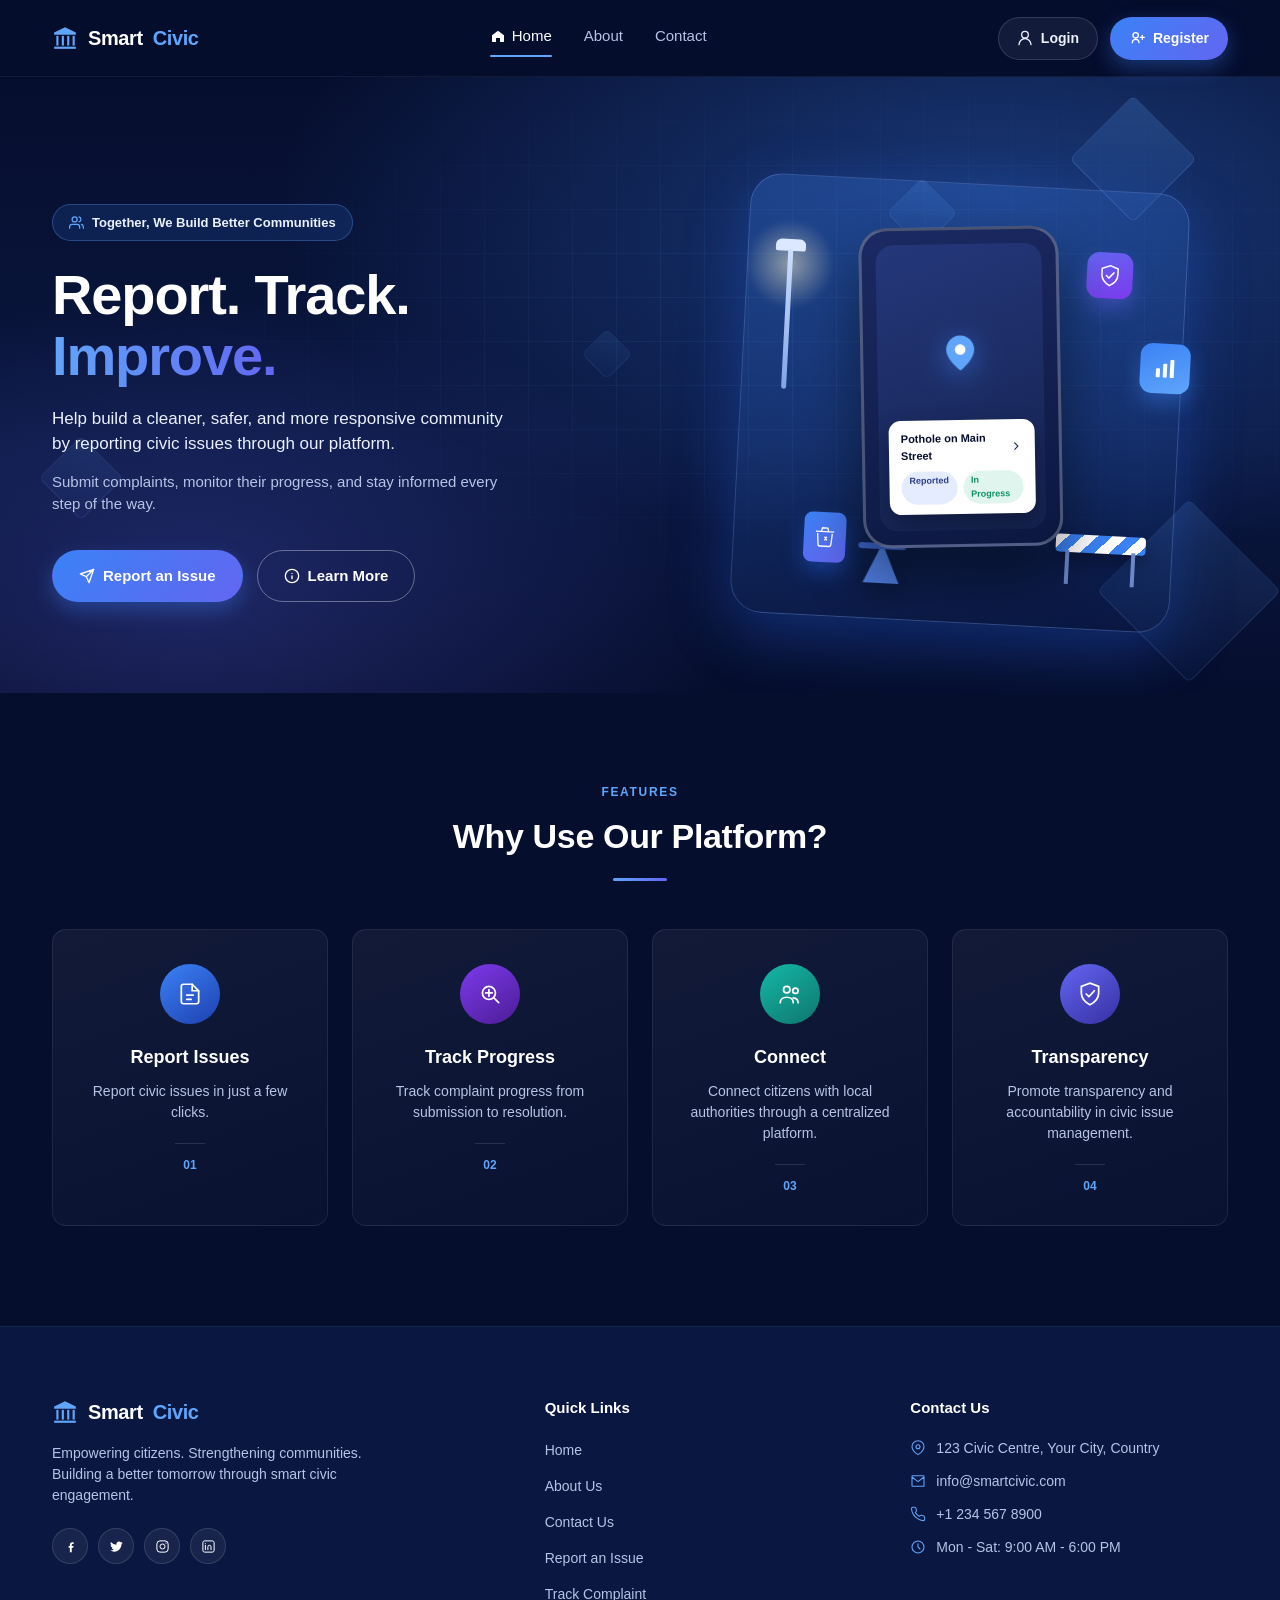
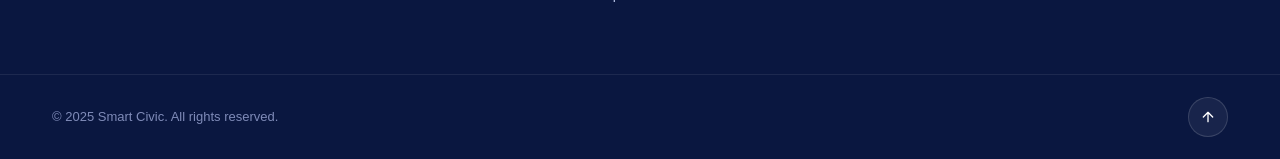
==== frontend/index.html @ afec3775 "add home page" ====
<!DOCTYPE html>
<html lang="en">
<head>
<meta charset="UTF-8">
<meta name="viewport" content="width=device-width, initial-scale=1.0">
<title>Smart Civic — Report. Track. Improve.</title>
<link rel="stylesheet" href="css/style.css">
</head>
<body>
 
  <!-- ===== HEADER / NAV ===== -->
  <header class="site-header">
    <div class="container nav-inner">
      <a href="#" class="logo">
        <svg class="logo-icon" viewBox="0 0 24 24" fill="none" xmlns="http://www.w3.org/2000/svg">
          <path d="M12 2L2 7v2h20V7L12 2z" fill="currentColor"/>
          <rect x="4" y="10" width="2" height="9" fill="currentColor"/>
          <rect x="9" y="10" width="2" height="9" fill="currentColor"/>
          <rect x="14" y="10" width="2" height="9" fill="currentColor"/>
          <rect x="19" y="10" width="2" height="9" fill="currentColor"/>
          <rect x="2" y="20" width="20" height="2" fill="currentColor"/>
        </svg>
        Smart<span>Civic</span>
      </a>
 
      <nav class="main-nav" id="main-nav">
        <a href="#" class="active"><svg class="nav-icon" viewBox="0 0 24 24" fill="none"><path d="M3 11l9-7 9 7v9a1 1 0 01-1 1h-5v-6H9v6H4a1 1 0 01-1-1v-9z" fill="currentColor"/></svg>Home</a>
        <a href="#about">About</a>
        <a href="#contact">Contact</a>
      </nav>
 
      <div class="nav-actions">
        <a href="#login" class="btn btn-ghost">
          <svg viewBox="0 0 24 24" fill="none"><path d="M12 12a5 5 0 100-10 5 5 0 000 10zM3 22a9 9 0 0118 0" stroke="currentColor" stroke-width="2" stroke-linecap="round"/></svg>
          Login
        </a>
        <a href="#register" class="btn btn-primary">
          <svg viewBox="0 0 24 24" fill="none"><path d="M15 19a5 5 0 00-10 0M10 12a4 4 0 100-8 4 4 0 000 8zM20 8v6M17 11h6" stroke="currentColor" stroke-width="2" stroke-linecap="round"/></svg>
          Register
        </a>
      </div>
 
      <button class="hamburger" id="hamburger" aria-label="Toggle menu">
        <span></span><span></span><span></span>
      </button>
    </div>
  </header>
 
  <!-- ===== HERO ===== -->
  <section class="hero">
    <div class="hero-grid-bg"></div>
    <div class="hero-shapes">
      <div class="cube c1"></div>
      <div class="cube c2"></div>
      <div class="cube c3"></div>
      <div class="cube c4"></div>
      <div class="cube c5"></div>
    </div>
 
    <div class="container hero-inner">
      <div class="hero-copy">
        <span class="badge">
          <svg viewBox="0 0 24 24" fill="none"><path d="M17 21v-2a4 4 0 00-4-4H5a4 4 0 00-4 4v2M9 11a4 4 0 100-8 4 4 0 000 8zM23 21v-2a4 4 0 00-3-3.87M16 3.13a4 4 0 010 7.75" stroke="currentColor" stroke-width="2" stroke-linecap="round"/></svg>
          Together, We Build Better Communities
        </span>
 
        <h1>Report. Track. <span class="accent">Improve.</span></h1>
 
        <p class="lead">Help build a cleaner, safer, and more responsive community by reporting civic issues through our platform.</p>
        <p class="sub">Submit complaints, monitor their progress, and stay informed every step of the way.</p>
 
        <div class="hero-actions">
          <a href="#report" class="btn btn-primary btn-lg">
            <svg viewBox="0 0 24 24" fill="none"><path d="M22 2L11 13M22 2l-7 20-4-9-9-4 20-7z" stroke="currentColor" stroke-width="2" stroke-linecap="round" stroke-linejoin="round"/></svg>
            Report an Issue
          </a>
          <a href="#learn" class="btn btn-outline btn-lg">
            <svg viewBox="0 0 24 24" fill="none"><circle cx="12" cy="12" r="10" stroke="currentColor" stroke-width="2"/><path d="M12 16v-4M12 8h.01" stroke="currentColor" stroke-width="2" stroke-linecap="round"/></svg>
            Learn More
          </a>
        </div>
      </div>
 
      <div class="hero-art">
        <div class="platform">
          <div class="street-lamp">
            <div class="lamp-glow"></div>
            <div class="lamp-head"></div>
            <div class="lamp-pole"></div>
          </div>
 
          <div class="bin">
            <svg viewBox="0 0 24 24" fill="none"><path d="M4 8l1 12a2 2 0 002 2h10a2 2 0 002-2l1-12M2 6h20M9 2h6l1 4H8l1-4z" stroke="white" stroke-width="1.5" stroke-linejoin="round"/><path d="M12 12l2 3M14 12l-2 3" stroke="white" stroke-width="1.5" stroke-linecap="round"/></svg>
          </div>
 
          <div class="cone"></div>
 
          <div class="barrier">
            <div class="bar"></div>
            <div class="leg l1"></div>
            <div class="leg l2"></div>
          </div>
 
          <div class="shield">
            <svg viewBox="0 0 24 24" fill="none"><path d="M12 2l8 3v6c0 5-3.5 8.5-8 11-4.5-2.5-8-6-8-11V5l8-3z" stroke="white" stroke-width="1.5"/><path d="M8.5 12l2.5 2.5L16 9" stroke="white" stroke-width="1.5" stroke-linecap="round" stroke-linejoin="round"/></svg>
          </div>
 
          <div class="chart">
            <svg viewBox="0 0 24 24" fill="none"><rect x="3" y="12" width="4" height="9" rx="1" fill="white"/><rect x="10" y="7" width="4" height="14" rx="1" fill="white"/><rect x="17" y="3" width="4" height="18" rx="1" fill="white"/></svg>
          </div>
 
          <div class="phone">
            <div class="phone-screen">
              <div class="pin">
                <svg viewBox="0 0 24 24" fill="none"><path d="M12 2C7.6 2 4 5.6 4 10c0 6 8 12 8 12s8-6 8-12c0-4.4-3.6-8-8-8z" fill="currentColor"/><circle cx="12" cy="10" r="3" fill="white"/></svg>
              </div>
              <div class="report-card">
                <div class="report-card-top">
                  <span>Pothole on Main Street</span>
                  <svg viewBox="0 0 24 24" fill="none" width="14" height="14"><path d="M9 18l6-6-6-6" stroke="#0b1a4a" stroke-width="2" stroke-linecap="round" stroke-linejoin="round"/></svg>
                </div>
                <div class="report-card-tags">
                  <span class="tag tag-reported">Reported</span>
                  <span class="tag tag-progress">In Progress</span>
                </div>
              </div>
            </div>
          </div>
        </div>
      </div>
    </div>
  </section>
 
  <!-- ===== FEATURES ===== -->
  <section class="features" id="features">
    <div class="container">
      <div class="section-head">
        <span class="eyebrow">Features</span>
        <h2>Why Use Our Platform?</h2>
      </div>
 
      <div class="feature-grid">
        <article class="feature-card">
          <div class="feature-icon icon-blue">
            <svg viewBox="0 0 24 24" fill="none"><path d="M14 3H6a2 2 0 00-2 2v14a2 2 0 002 2h12a2 2 0 002-2V9l-6-6z" stroke="white" stroke-width="1.6"/><path d="M14 3v6h6M9 13h6M9 17h4" stroke="white" stroke-width="1.6" stroke-linecap="round"/></svg>
          </div>
          <h3>Report Issues</h3>
          <p>Report civic issues in just a few clicks.</p>
          <span class="feature-num">01</span>
        </article>
 
        <article class="feature-card">
          <div class="feature-icon icon-purple">
            <svg viewBox="0 0 24 24" fill="none"><circle cx="11" cy="11" r="6" stroke="white" stroke-width="1.6"/><path d="M20 20l-4.3-4.3M11 8v6M8 11h6" stroke="white" stroke-width="1.6" stroke-linecap="round"/></svg>
          </div>
          <h3>Track Progress</h3>
          <p>Track complaint progress from submission to resolution.</p>
          <span class="feature-num">02</span>
        </article>
 
        <article class="feature-card">
          <div class="feature-icon icon-teal">
            <svg viewBox="0 0 24 24" fill="none"><circle cx="9" cy="8" r="3" stroke="white" stroke-width="1.6"/><circle cx="17" cy="9" r="2.5" stroke="white" stroke-width="1.6"/><path d="M3 20c0-3 2.7-5 6-5s6 2 6 5M15 15.5c2.6.3 4.5 2 4.5 4.5" stroke="white" stroke-width="1.6" stroke-linecap="round"/></svg>
          </div>
          <h3>Connect</h3>
          <p>Connect citizens with local authorities through a centralized platform.</p>
          <span class="feature-num">03</span>
        </article>
 
        <article class="feature-card">
          <div class="feature-icon icon-indigo">
            <svg viewBox="0 0 24 24" fill="none"><path d="M12 2l8 3v6c0 5-3.5 8.5-8 11-4.5-2.5-8-6-8-11V5l8-3z" stroke="white" stroke-width="1.6"/><path d="M8.5 12l2.5 2.5L16 9" stroke="white" stroke-width="1.6" stroke-linecap="round" stroke-linejoin="round"/></svg>
          </div>
          <h3>Transparency</h3>
          <p>Promote transparency and accountability in civic issue management.</p>
          <span class="feature-num">04</span>
        </article>
      </div>
    </div>
  </section>
 
  <!-- ===== FOOTER ===== -->
  <footer class="site-footer" id="contact">
    <div class="container footer-grid">
      <div class="footer-brand">
        <a href="#" class="logo">
          <svg class="logo-icon" viewBox="0 0 24 24" fill="none"><path d="M12 2L2 7v2h20V7L12 2z" fill="currentColor"/><rect x="4" y="10" width="2" height="9" fill="currentColor"/><rect x="9" y="10" width="2" height="9" fill="currentColor"/><rect x="14" y="10" width="2" height="9" fill="currentColor"/><rect x="19" y="10" width="2" height="9" fill="currentColor"/><rect x="2" y="20" width="20" height="2" fill="currentColor"/></svg>
          Smart<span>Civic</span>
        </a>
        <p>Empowering citizens. Strengthening communities. Building a better tomorrow through smart civic engagement.</p>
 
        <div class="socials">
          <a href="#" aria-label="Facebook"><svg viewBox="0 0 24 24" fill="none"><path d="M15 8h2V5h-2a4 4 0 00-4 4v2H9v3h2v7h3v-7h2.2l.8-3H14V9a1 1 0 011-1z" fill="white"/></svg></a>
          <a href="#" aria-label="Twitter"><svg viewBox="0 0 24 24" fill="none"><path d="M22 5.9c-.7.3-1.5.6-2.3.7.8-.5 1.5-1.3 1.8-2.3-.8.5-1.7.8-2.6 1a4.1 4.1 0 00-7 3.7A11.6 11.6 0 013 4.6a4.1 4.1 0 001.3 5.5c-.6 0-1.2-.2-1.7-.5v.1a4.1 4.1 0 003.3 4 4 4 0 01-1.8.1 4.1 4.1 0 003.8 2.9A8.3 8.3 0 012 18.4a11.6 11.6 0 006.3 1.8c7.5 0 11.7-6.3 11.7-11.7v-.5c.8-.6 1.5-1.3 2-2.1z" fill="white"/></svg></a>
          <a href="#" aria-label="Instagram"><svg viewBox="0 0 24 24" fill="none"><rect x="3" y="3" width="18" height="18" rx="5" stroke="white" stroke-width="1.6"/><circle cx="12" cy="12" r="4" stroke="white" stroke-width="1.6"/><circle cx="17.5" cy="6.5" r="1" fill="white"/></svg></a>
          <a href="#" aria-label="LinkedIn"><svg viewBox="0 0 24 24" fill="none"><rect x="3" y="3" width="18" height="18" rx="3" stroke="white" stroke-width="1.6"/><path d="M7 10v7M7 7v.01M11 17v-4.5a2.5 2.5 0 015 0V17" stroke="white" stroke-width="1.6" stroke-linecap="round"/></svg></a>
        </div>
      </div>
 
      <div class="footer-col">
        <h4>Quick Links</h4>
        <ul>
          <li><a href="#">Home</a></li>
          <li><a href="#about">About Us</a></li>
          <li><a href="#contact">Contact Us</a></li>
          <li><a href="#report">Report an Issue</a></li>
          <li><a href="#track">Track Complaint</a></li>
        </ul>
      </div>
 
      <div class="footer-col">
        <h4>Contact Us</h4>
        <ul class="contact-list">
          <li><svg viewBox="0 0 24 24" fill="none"><path d="M21 10c0 6-9 12-9 12s-9-6-9-12a9 9 0 0118 0z" stroke="currentColor" stroke-width="1.6"/><circle cx="12" cy="10" r="3" stroke="currentColor" stroke-width="1.6"/></svg>123 Civic Centre, Your City, Country</li>
          <li><svg viewBox="0 0 24 24" fill="none"><path d="M4 4h16v16H4z" stroke="none"/><path d="M3 6l9 7 9-7M4 4h16a1 1 0 011 1v14a1 1 0 01-1 1H4a1 1 0 01-1-1V5a1 1 0 011-1z" stroke="currentColor" stroke-width="1.6"/></svg>info@smartcivic.com</li>
          <li><svg viewBox="0 0 24 24" fill="none"><path d="M22 16.9v3a2 2 0 01-2.2 2 19.8 19.8 0 01-8.6-3 19.5 19.5 0 01-6-6 19.8 19.8 0 01-3-8.7A2 2 0 014.1 2h3a2 2 0 012 1.7c.1.9.3 1.8.6 2.7a2 2 0 01-.5 2.1L8 9.6a16 16 0 006 6l1.1-1.2a2 2 0 012.1-.5c.9.3 1.8.5 2.7.6a2 2 0 011.7 2z" stroke="currentColor" stroke-width="1.6"/></svg>+1 234 567 8900</li>
          <li><svg viewBox="0 0 24 24" fill="none"><circle cx="12" cy="12" r="9" stroke="currentColor" stroke-width="1.6"/><path d="M12 7v5l3 3" stroke="currentColor" stroke-width="1.6" stroke-linecap="round"/></svg>Mon - Sat: 9:00 AM - 6:00 PM</li>
        </ul>
      </div>
    </div>
 
    <div class="footer-bottom">
      <div class="container footer-bottom-inner">
        <p>&copy; 2025 Smart Civic. All rights reserved.</p>
        <button id="toTop" aria-label="Back to top">
          <svg viewBox="0 0 24 24" fill="none"><path d="M12 19V5M5 12l7-7 7 7" stroke="currentColor" stroke-width="2" stroke-linecap="round" stroke-linejoin="round"/></svg>
        </button>
      </div>
    </div>
  </footer>
 
  <script src="js/script.js"></script>
</body>
</html>
---- frontend/css/style.css ----
/* ============================
   SMART CIVIC — STYLE SHEET
   ============================ */
 
:root {
  --navy-900: #060e2e;
  --navy-800: #0a1740;
  --navy-700: #0f1f52;
  --blue-600: #2563eb;
  --blue-500: #3b82f6;
  --blue-400: #60a5fa;
  --indigo-500: #6366f1;
  --purple-500: #7c3aed;
  --teal-500: #14b8a6;
  --white: #ffffff;
  --ink-100: #eaf0ff;
  --ink-300: #b7c3e6;
  --ink-500: #7f8bb8;
  --radius-sm: 8px;
  --radius-md: 14px;
  --radius-lg: 22px;
  --shadow-glow: 0 20px 60px rgba(37, 99, 235, 0.35);
  --font-display: "Segoe UI", "Helvetica Neue", Arial, sans-serif;
  --font-body: "Segoe UI", "Helvetica Neue", Arial, sans-serif;
}
 
* { margin: 0; padding: 0; box-sizing: border-box; }
 
html { scroll-behavior: smooth; }
 
body {
  font-family: var(--font-body);
  background: var(--navy-900);
  color: var(--ink-100);
  line-height: 1.5;
  -webkit-font-smoothing: antialiased;
}
 
img, svg { display: block; max-width: 100%; }
 
a { text-decoration: none; color: inherit; }
 
ul { list-style: none; }
 
.container {
  width: 100%;
  max-width: 1240px;
  margin: 0 auto;
  padding: 0 32px;
}
 
/* ============================
   BUTTONS
   ============================ */
 
.btn {
  display: inline-flex;
  align-items: center;
  gap: 8px;
  font-size: 14px;
  font-weight: 600;
  padding: 10px 18px;
  border-radius: 999px;
  border: 1px solid transparent;
  cursor: pointer;
  transition: transform 0.15s ease, box-shadow 0.15s ease, background 0.15s ease, border-color 0.15s ease;
  white-space: nowrap;
}
.btn svg { width: 16px; height: 16px; flex-shrink: 0; }
 
.btn-primary {
  background: linear-gradient(135deg, var(--blue-500), var(--indigo-500));
  color: var(--white);
  box-shadow: 0 8px 20px rgba(59, 130, 246, 0.35);
}
.btn-primary:hover { transform: translateY(-2px); box-shadow: 0 12px 28px rgba(59, 130, 246, 0.45); }
 
.btn-ghost {
  background: rgba(255, 255, 255, 0.06);
  border-color: rgba(255, 255, 255, 0.14);
  color: var(--ink-100);
}
.btn-ghost:hover { background: rgba(255, 255, 255, 0.12); }
 
.btn-outline {
  background: transparent;
  border-color: rgba(255, 255, 255, 0.35);
  color: var(--white);
}
.btn-outline:hover { background: rgba(255, 255, 255, 0.1); border-color: var(--white); }
 
.btn-lg { padding: 14px 26px; font-size: 15px; }
 
/* ============================
   HEADER
   ============================ */
 
.site-header {
  position: sticky;
  top: 0;
  z-index: 100;
  background: rgba(6, 14, 46, 0.75);
  backdrop-filter: blur(14px);
  border-bottom: 1px solid rgba(255, 255, 255, 0.06);
}
 
.nav-inner {
  display: flex;
  align-items: center;
  justify-content: space-between;
  gap: 24px;
  height: 76px;
}
 
.logo {
  display: flex;
  align-items: center;
  gap: 10px;
  font-size: 20px;
  font-weight: 800;
  color: var(--white);
  letter-spacing: -0.02em;
}
.logo span { color: var(--blue-400); }
.logo-icon { width: 26px; height: 26px; color: var(--blue-400); }
 
.main-nav {
  display: flex;
  align-items: center;
  gap: 32px;
  font-size: 15px;
  font-weight: 500;
  color: var(--ink-300);
}
.main-nav a { display: inline-flex; align-items: center; gap: 6px; position: relative; padding-bottom: 4px; transition: color 0.15s ease; }
.main-nav a:hover { color: var(--white); }
.main-nav a.active { color: var(--white); }
.main-nav a.active::after {
  content: "";
  position: absolute;
  left: 0; right: 0; bottom: -6px;
  height: 2px;
  background: var(--blue-400);
  border-radius: 2px;
}
.nav-icon { width: 16px; height: 16px; }
 
.nav-actions { display: flex; align-items: center; gap: 12px; }
 
.hamburger {
  display: none;
  flex-direction: column;
  justify-content: center;
  gap: 5px;
  width: 40px;
  height: 40px;
  background: rgba(255, 255, 255, 0.06);
  border: 1px solid rgba(255, 255, 255, 0.14);
  border-radius: var(--radius-sm);
}
.hamburger span { width: 18px; height: 2px; background: var(--white); margin: 0 auto; border-radius: 2px; }
 
/* ============================
   HERO
   ============================ */
 
.hero {
  position: relative;
  overflow: hidden;
  background:
    radial-gradient(1200px 600px at 78% 20%, rgba(59, 130, 246, 0.35), transparent 60%),
    radial-gradient(900px 500px at 15% 85%, rgba(99, 102, 241, 0.25), transparent 60%),
    linear-gradient(180deg, var(--navy-900) 0%, var(--navy-800) 60%, var(--navy-900) 100%);
  padding: 96px 0 60px;
}
 
.hero-grid-bg {
  position: absolute;
  inset: 0;
  background-image:
    linear-gradient(rgba(96, 165, 250, 0.08) 1px, transparent 1px),
    linear-gradient(90deg, rgba(96, 165, 250, 0.08) 1px, transparent 1px);
  background-size: 44px 44px;
  mask-image: radial-gradient(ellipse 70% 60% at 65% 40%, black 20%, transparent 75%);
  pointer-events: none;
}
 
.hero-shapes { position: absolute; inset: 0; pointer-events: none; z-index: 0; }
.cube {
  position: absolute;
  border-radius: 6px;
  background: linear-gradient(145deg, rgba(96, 165, 250, 0.35), rgba(59, 130, 246, 0.1));
  border: 1px solid rgba(148, 180, 255, 0.25);
  transform: rotate(45deg);
}
.c1 { width: 90px; height: 90px; top: 6%; right: 8%; opacity: 0.6; }
.c2 { width: 50px; height: 50px; top: 18%; right: 26%; opacity: 0.5; }
.c3 { width: 130px; height: 130px; bottom: 6%; right: 2%; opacity: 0.45; }
.c4 { width: 60px; height: 60px; bottom: 30%; left: 4%; opacity: 0.35; }
.c5 { width: 36px; height: 36px; top: 42%; left: 46%; opacity: 0.3; }
 
.hero-inner {
  position: relative;
  z-index: 1;
  display: grid;
  grid-template-columns: 1.05fr 0.95fr;
  align-items: center;
  gap: 48px;
}
 
.badge {
  display: inline-flex;
  align-items: center;
  gap: 8px;
  font-size: 13px;
  font-weight: 600;
  color: var(--ink-100);
  background: rgba(59, 130, 246, 0.15);
  border: 1px solid rgba(96, 165, 250, 0.3);
  padding: 8px 16px;
  border-radius: 999px;
  margin-bottom: 24px;
}
.badge svg { width: 15px; height: 15px; color: var(--blue-400); }
 
.hero-copy h1 {
  font-size: 56px;
  font-weight: 800;
  line-height: 1.08;
  letter-spacing: -0.02em;
  color: var(--white);
  margin-bottom: 20px;
}
.hero-copy h1 .accent {
  background: linear-gradient(90deg, var(--blue-400), var(--indigo-500));
  -webkit-background-clip: text;
  background-clip: text;
  color: transparent;
}
 
.lead { font-size: 17px; color: var(--ink-100); max-width: 460px; margin-bottom: 14px; }
.sub { font-size: 15px; color: var(--ink-300); max-width: 460px; margin-bottom: 34px; }
 
.hero-actions { display: flex; gap: 14px; flex-wrap: wrap; }
 
/* ---- Hero illustration ---- */
 
.hero-art { position: relative; display: flex; justify-content: center; align-items: center; min-height: 460px; }
 
.platform {
  position: relative;
  width: 440px;
  height: 440px;
  background: linear-gradient(160deg, rgba(59, 130, 246, 0.28), rgba(37, 99, 235, 0.08));
  border: 1px solid rgba(148, 180, 255, 0.25);
  border-radius: 32px;
  transform: rotate(3deg);
  box-shadow: var(--shadow-glow);
}
 
.phone {
  position: absolute;
  left: 50%;
  top: 50%;
  transform: translate(-50%, -55%) rotate(-4deg);
  width: 200px;
  height: 320px;
  background: linear-gradient(160deg, #1b2a63, #0c1740);
  border: 3px solid rgba(255, 255, 255, 0.25);
  border-radius: 28px;
  box-shadow: 0 30px 60px rgba(0, 0, 0, 0.45);
  padding: 14px;
}
.phone-screen { position: relative; width: 100%; height: 100%; border-radius: 18px; background: linear-gradient(160deg, #24377a, #14224f); overflow: hidden; }
.pin { position: absolute; top: 38%; left: 50%; transform: translate(-50%, -50%); width: 42px; height: 42px; color: var(--blue-400); filter: drop-shadow(0 6px 14px rgba(59,130,246,0.6)); animation: bob 2.6s ease-in-out infinite; }
@keyframes bob { 0%,100% { transform: translate(-50%, -55%);} 50% { transform: translate(-50%, -45%);} }
 
.report-card {
  position: absolute;
  bottom: 16px;
  left: 10px;
  right: 10px;
  background: var(--white);
  color: var(--navy-900);
  border-radius: 12px;
  padding: 10px 12px;
  font-size: 11px;
  box-shadow: 0 10px 24px rgba(0,0,0,0.3);
}
.report-card-top { display: flex; align-items: center; justify-content: space-between; font-weight: 700; margin-bottom: 8px; }
.report-card-tags { display: flex; gap: 6px; }
.tag { font-size: 9px; font-weight: 700; padding: 3px 8px; border-radius: 999px; }
.tag-reported { background: #e6ecff; color: #2b3e8f; }
.tag-progress { background: #dff5ee; color: #0f8f65; }
 
.street-lamp { position: absolute; left: 8%; top: 10%; width: 14px; height: 170px; }
.lamp-pole { position: absolute; bottom: 0; left: 50%; transform: translateX(-50%); width: 5px; height: 140px; background: linear-gradient(180deg, #cfe0ff, #7fa3e6); border-radius: 3px; }
.lamp-head { position: absolute; top: 20px; left: 50%; transform: translateX(-50%); width: 30px; height: 12px; background: #dbe8ff; border-radius: 6px 6px 2px 2px; }
.lamp-glow { position: absolute; top: 0; left: 50%; transform: translateX(-50%); width: 90px; height: 90px; background: radial-gradient(circle, rgba(255, 244, 200, 0.5), transparent 70%); border-radius: 50%; filter: blur(2px); }
 
.bin { position: absolute; left: 16%; bottom: 12%; width: 42px; height: 50px; background: linear-gradient(160deg, var(--blue-500), var(--indigo-500)); border-radius: 8px; display: flex; align-items: center; justify-content: center; box-shadow: 0 10px 20px rgba(37,99,235,0.4); }
.bin svg { width: 22px; height: 22px; }
 
.cone { position: absolute; left: 30%; bottom: 8%; width: 0; height: 0; border-left: 18px solid transparent; border-right: 18px solid transparent; border-bottom: 40px solid #4f7de0; filter: drop-shadow(0 8px 14px rgba(0,0,0,0.35)); }
.cone::after { content: ""; position: absolute; bottom: -6px; left: -24px; width: 48px; height: 6px; background: #3a63c9; border-radius: 3px; }
 
.barrier { position: absolute; right: 6%; bottom: 10%; width: 90px; height: 50px; }
.barrier .bar { position: absolute; top: 0; width: 100%; height: 18px; background: repeating-linear-gradient(135deg, var(--white) 0 10px, var(--blue-500) 10px 20px); border-radius: 4px; box-shadow: 0 8px 16px rgba(0,0,0,0.3); }
.barrier .leg { position: absolute; bottom: 0; width: 4px; height: 34px; background: #6d87c9; }
.barrier .l1 { left: 10px; }
.barrier .l2 { right: 10px; }
 
.shield { position: absolute; right: 12%; top: 14%; width: 46px; height: 46px; background: linear-gradient(160deg, var(--indigo-500), var(--purple-500)); border-radius: 12px; display: flex; align-items: center; justify-content: center; box-shadow: 0 10px 20px rgba(99,102,241,0.4); }
.shield svg { width: 24px; height: 24px; }
 
.chart { position: absolute; right: -2%; top: 34%; width: 50px; height: 50px; background: linear-gradient(160deg, var(--blue-500), var(--blue-400)); border-radius: 12px; display: flex; align-items: center; justify-content: center; box-shadow: 0 10px 20px rgba(59,130,246,0.4); }
.chart svg { width: 24px; height: 24px; }
 
/* ============================
   FEATURES
   ============================ */
 
.features { background: var(--navy-900); padding: 90px 0 100px; position: relative; }
 
.section-head { text-align: center; margin-bottom: 48px; }
.eyebrow { display: block; font-size: 12px; font-weight: 700; letter-spacing: 0.14em; text-transform: uppercase; color: var(--blue-400); margin-bottom: 10px; }
.section-head h2 { font-size: 34px; font-weight: 800; color: var(--white); letter-spacing: -0.01em; }
.section-head h2::after { content: ""; display: block; width: 54px; height: 3px; margin: 16px auto 0; background: linear-gradient(90deg, var(--blue-400), var(--indigo-500)); border-radius: 2px; }
 
.feature-grid {
  display: grid;
  grid-template-columns: repeat(4, 1fr);
  gap: 24px;
}
 
.feature-card {
  position: relative;
  background: linear-gradient(160deg, rgba(255,255,255,0.05), rgba(255,255,255,0.02));
  border: 1px solid rgba(255, 255, 255, 0.08);
  border-radius: var(--radius-md);
  padding: 34px 24px 28px;
  text-align: center;
  transition: transform 0.2s ease, border-color 0.2s ease, background 0.2s ease;
}
.feature-card:hover { transform: translateY(-6px); border-color: rgba(96, 165, 250, 0.35); background: linear-gradient(160deg, rgba(255,255,255,0.08), rgba(255,255,255,0.03)); }
 
.feature-icon {
  width: 60px;
  height: 60px;
  border-radius: 50%;
  display: flex;
  align-items: center;
  justify-content: center;
  margin: 0 auto 20px;
}
.feature-icon svg { width: 26px; height: 26px; }
.icon-blue { background: linear-gradient(145deg, var(--blue-500), #1e40af); }
.icon-purple { background: linear-gradient(145deg, var(--purple-500), #4c1d95); }
.icon-teal { background: linear-gradient(145deg, var(--teal-500), #0f766e); }
.icon-indigo { background: linear-gradient(145deg, var(--indigo-500), #3730a3); }
 
.feature-card h3 { font-size: 18px; font-weight: 700; color: var(--white); margin-bottom: 10px; }
.feature-card p { font-size: 14px; color: var(--ink-300); margin-bottom: 20px; }
.feature-num { font-size: 12px; font-weight: 700; color: var(--blue-400); border-top: 1px solid rgba(255,255,255,0.12); padding-top: 12px; display: inline-block; width: 30px; }
 
/* ============================
   FOOTER
   ============================ */
 
.site-footer { background: var(--navy-800); border-top: 1px solid rgba(255,255,255,0.06); padding-top: 70px; }
 
.footer-grid {
  display: grid;
  grid-template-columns: 1.4fr 1fr 1fr;
  gap: 48px;
  padding-bottom: 56px;
}
 
.footer-brand p { color: var(--ink-300); font-size: 14px; margin: 16px 0 22px; max-width: 320px; }
 
.socials { display: flex; gap: 10px; }
.socials a { width: 36px; height: 36px; border-radius: 50%; background: rgba(255,255,255,0.06); border: 1px solid rgba(255,255,255,0.12); display: flex; align-items: center; justify-content: center; transition: background 0.15s ease, transform 0.15s ease; }
.socials a svg { width: 15px; height: 15px; }
.socials a:hover { background: var(--blue-500); transform: translateY(-3px); }
 
.footer-col h4 { color: var(--white); font-size: 15px; font-weight: 700; margin-bottom: 18px; }
.footer-col ul li { margin-bottom: 12px; }
.footer-col ul li a { color: var(--ink-300); font-size: 14px; transition: color 0.15s ease; display: inline-flex; align-items: center; gap: 6px; }
.footer-col ul li a:hover { color: var(--blue-400); }
 
.contact-list li { display: flex; align-items: flex-start; gap: 10px; color: var(--ink-300); font-size: 14px; }
.contact-list li svg { width: 16px; height: 16px; flex-shrink: 0; margin-top: 2px; color: var(--blue-400); }
 
.footer-bottom { border-top: 1px solid rgba(255,255,255,0.08); padding: 22px 0; }
.footer-bottom-inner { display: flex; align-items: center; justify-content: space-between; }
.footer-bottom p { color: var(--ink-500); font-size: 13px; }
 
#toTop {
  width: 40px;
  height: 40px;
  border-radius: 50%;
  background: rgba(255,255,255,0.06);
  border: 1px solid rgba(255,255,255,0.14);
  color: var(--white);
  display: flex;
  align-items: center;
  justify-content: center;
  cursor: pointer;
  transition: background 0.15s ease, transform 0.15s ease;
}
#toTop svg { width: 16px; height: 16px; }
#toTop:hover { background: var(--blue-500); transform: translateY(-3px); }
 
/* ============================
   RESPONSIVE
   ============================ */
 
@media (max-width: 980px) {
  .hero-inner { grid-template-columns: 1fr; }
  .hero-art { order: -1; min-height: 360px; }
  .platform { width: 340px; height: 340px; }
  .feature-grid { grid-template-columns: repeat(2, 1fr); }
  .footer-grid { grid-template-columns: 1fr 1fr; }
  .footer-brand { grid-column: 1 / -1; }
}
 
@media (max-width: 720px) {
  .main-nav, .nav-actions { display: none; }
  .hamburger { display: flex; }
  .site-header.menu-open .main-nav {
    display: flex;
    position: absolute;
    top: 76px;
    left: 0;
    right: 0;
    flex-direction: column;
    background: var(--navy-800);
    padding: 20px 32px;
    gap: 18px;
    border-bottom: 1px solid rgba(255,255,255,0.08);
  }
  .hero-copy h1 { font-size: 38px; }
  .feature-grid { grid-template-columns: 1fr; }
  .footer-grid { grid-template-columns: 1fr; }
}
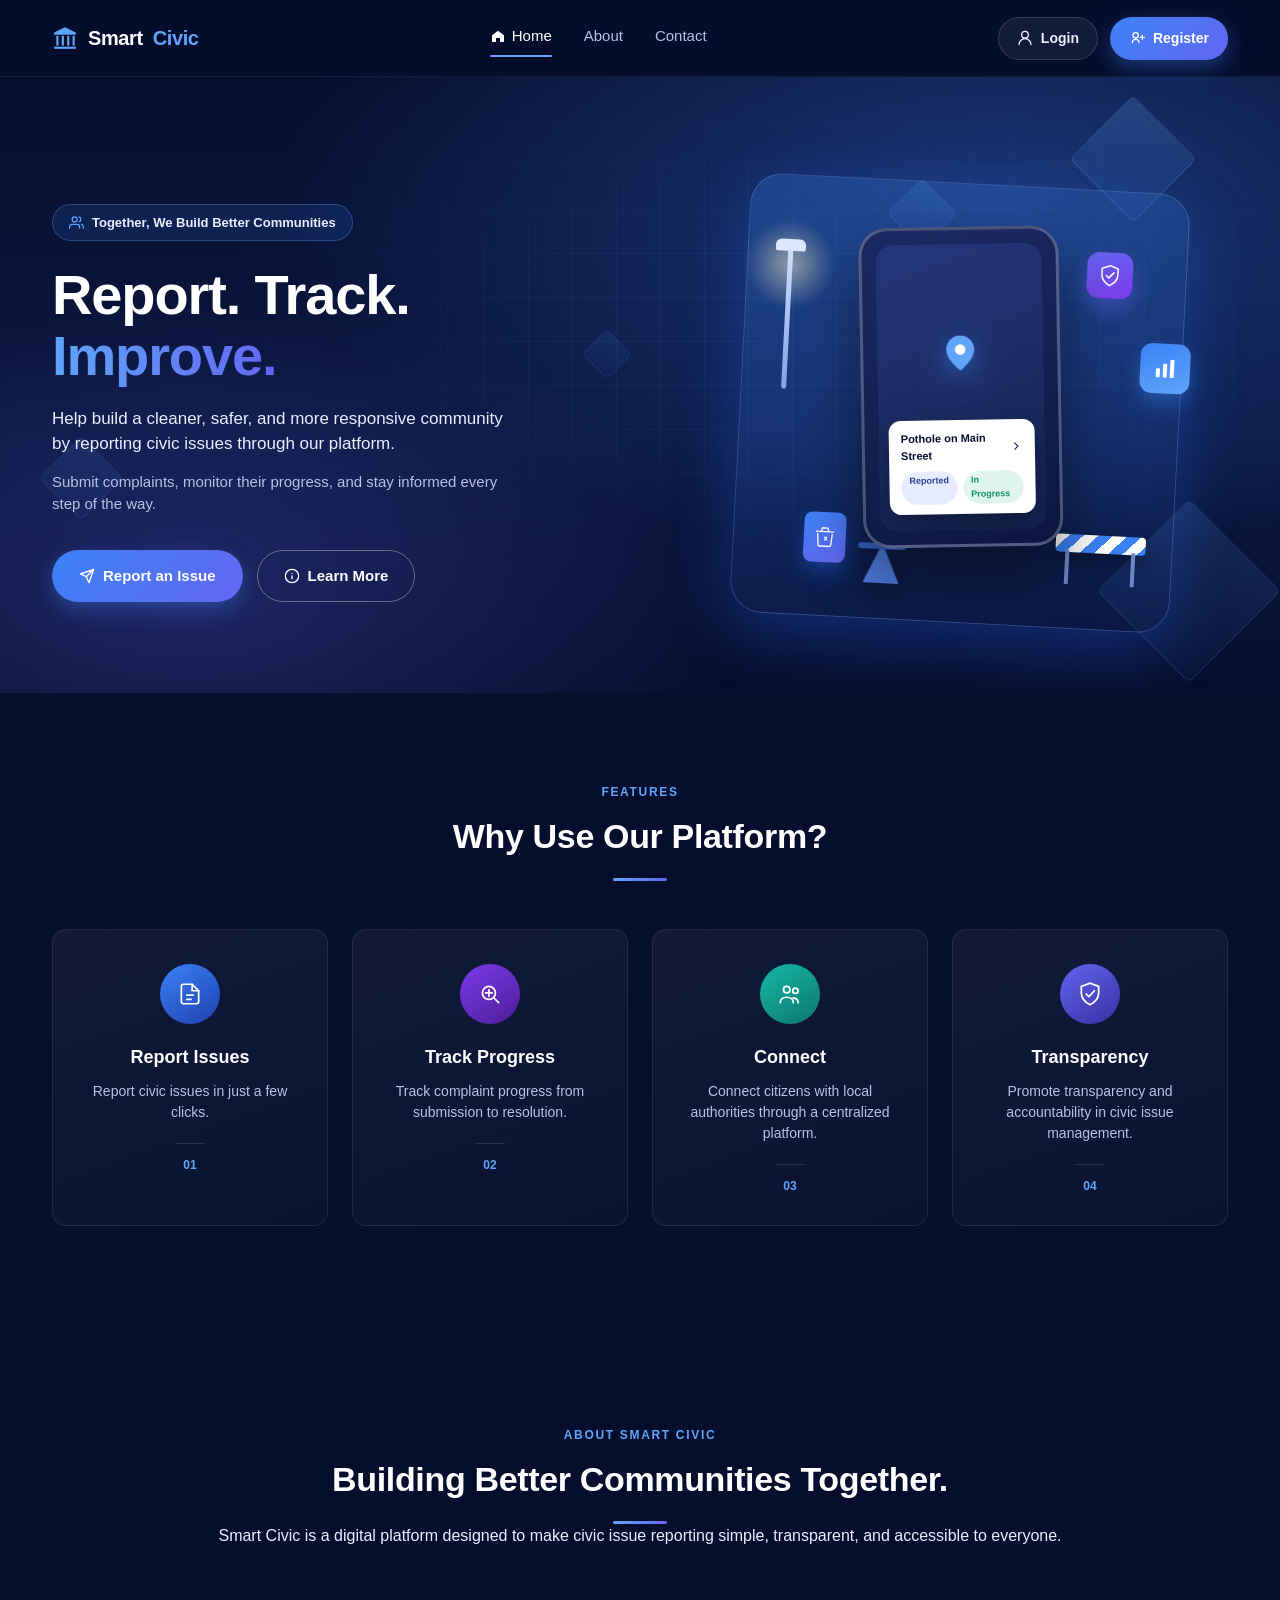
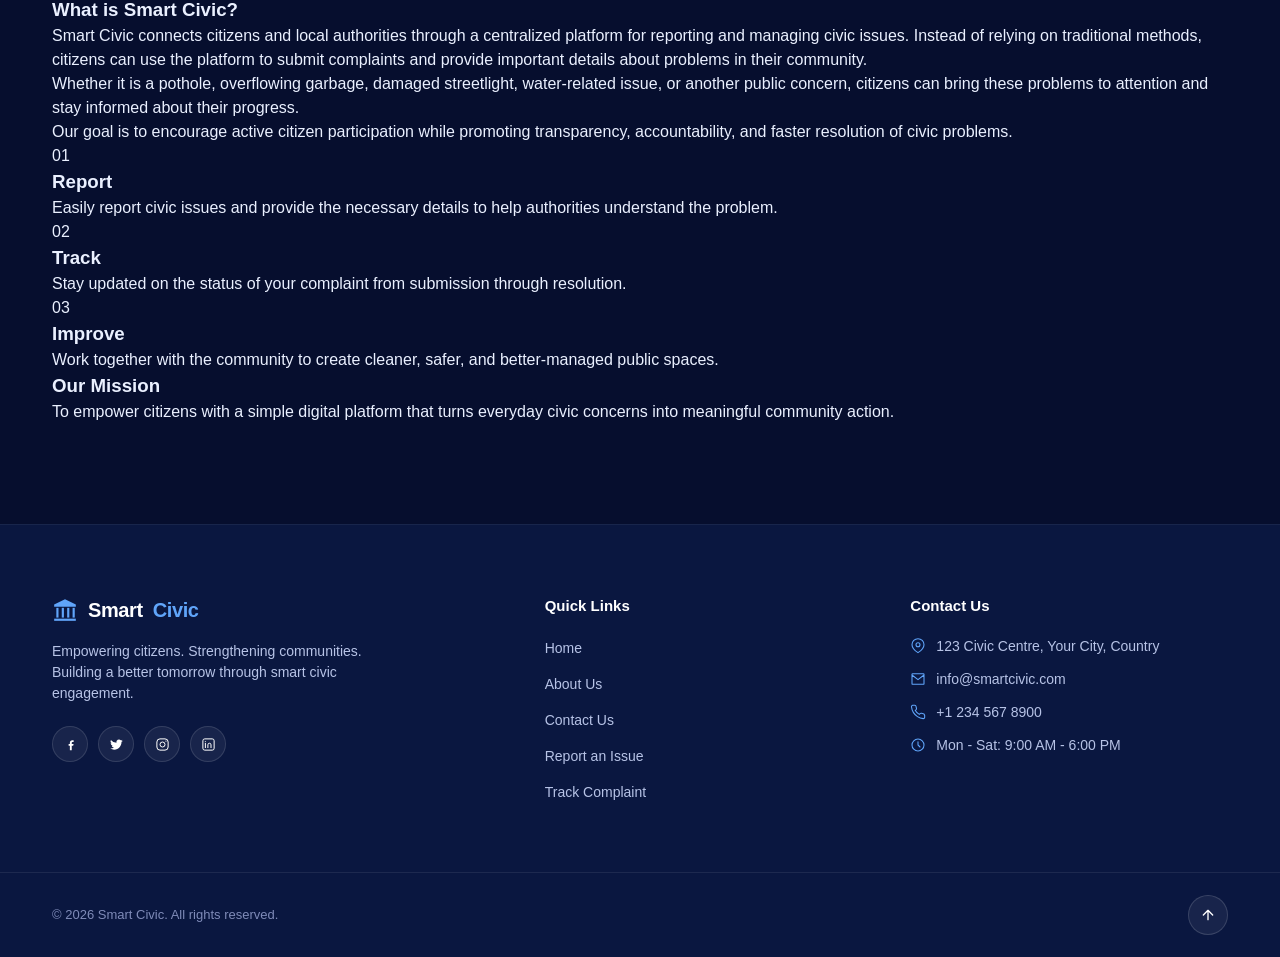
==== commit f98aa3a7: "fix nav bar" ====
--- a/frontend/index.html
+++ b/frontend/index.html
@@ -30,11 +30,11 @@
       </nav>
  
       <div class="nav-actions">
-        <a href="#login" class="btn btn-ghost">
+        <a href="login.html" class="btn btn-ghost">
           <svg viewBox="0 0 24 24" fill="none"><path d="M12 12a5 5 0 100-10 5 5 0 000 10zM3 22a9 9 0 0118 0" stroke="currentColor" stroke-width="2" stroke-linecap="round"/></svg>
           Login
         </a>
-        <a href="#register" class="btn btn-primary">
+        <a href="register.html" class="btn btn-primary">
           <svg viewBox="0 0 24 24" fill="none"><path d="M15 19a5 5 0 00-10 0M10 12a4 4 0 100-8 4 4 0 000 8zM20 8v6M17 11h6" stroke="currentColor" stroke-width="2" stroke-linecap="round"/></svg>
           Register
         </a>
@@ -130,6 +130,8 @@
       </div>
     </div>
   </section>
+
+
  
   <!-- ===== FEATURES ===== -->
   <section class="features" id="features">
@@ -178,6 +180,98 @@
       </div>
     </div>
   </section>
+
+  <!-- ===== ABOUT ===== -->
+<section class="about" id="about">
+  <div class="container">
+
+    <div class="section-head">
+      <span class="eyebrow">About Smart Civic</span>
+      <h2>Building Better Communities <span class="accent">Together.</span></h2>
+      <p>
+        Smart Civic is a digital platform designed to make civic issue
+        reporting simple, transparent, and accessible to everyone.
+      </p>
+    </div>
+
+    <div class="about-content">
+
+      <div class="about-text">
+        <h3>What is Smart Civic?</h3>
+
+        <p>
+          Smart Civic connects citizens and local authorities through a
+          centralized platform for reporting and managing civic issues.
+          Instead of relying on traditional methods, citizens can use the
+          platform to submit complaints and provide important details about
+          problems in their community.
+        </p>
+
+        <p>
+          Whether it is a pothole, overflowing garbage, damaged streetlight,
+          water-related issue, or another public concern, citizens can bring
+          these problems to attention and stay informed about their progress.
+        </p>
+
+        <p>
+          Our goal is to encourage active citizen participation while
+          promoting transparency, accountability, and faster resolution
+          of civic problems.
+        </p>
+      </div>
+
+      <div class="about-points">
+
+        <div class="about-point">
+          <div class="about-point-icon">01</div>
+          <div>
+            <h3>Report</h3>
+            <p>
+              Easily report civic issues and provide the necessary details
+              to help authorities understand the problem.
+            </p>
+          </div>
+        </div>
+
+        <div class="about-point">
+          <div class="about-point-icon">02</div>
+          <div>
+            <h3>Track</h3>
+            <p>
+              Stay updated on the status of your complaint from submission
+              through resolution.
+            </p>
+          </div>
+        </div>
+
+        <div class="about-point">
+          <div class="about-point-icon">03</div>
+          <div>
+            <h3>Improve</h3>
+            <p>
+              Work together with the community to create cleaner, safer,
+              and better-managed public spaces.
+            </p>
+          </div>
+        </div>
+
+      </div>
+
+    </div>
+
+    <div class="about-mission">
+      <h3>Our Mission</h3>
+      <p>
+        To empower citizens with a simple digital platform that turns
+        everyday civic concerns into meaningful community action.
+
+  
+      </p>
+    </div>
+
+  </div>
+ 
+</section>
  
   <!-- ===== FOOTER ===== -->
   <footer class="site-footer" id="contact">
@@ -221,7 +315,7 @@
  
     <div class="footer-bottom">
       <div class="container footer-bottom-inner">
-        <p>&copy; 2025 Smart Civic. All rights reserved.</p>
+        <p>&copy; 2026 Smart Civic. All rights reserved.</p>
         <button id="toTop" aria-label="Back to top">
           <svg viewBox="0 0 24 24" fill="none"><path d="M12 19V5M5 12l7-7 7 7" stroke="currentColor" stroke-width="2" stroke-linecap="round" stroke-linejoin="round"/></svg>
         </button>
--- a/frontend/css/style.css
+++ b/frontend/css/style.css
@@ -364,6 +364,13 @@
 .feature-num { font-size: 12px; font-weight: 700; color: var(--blue-400); border-top: 1px solid rgba(255,255,255,0.12); padding-top: 12px; display: inline-block; width: 30px; }
  
 /* ============================
+   about
+   ============================ */
+.about {
+  padding: 100px 0;
+}
+   
+/* ============================
    FOOTER
    ============================ */
  
